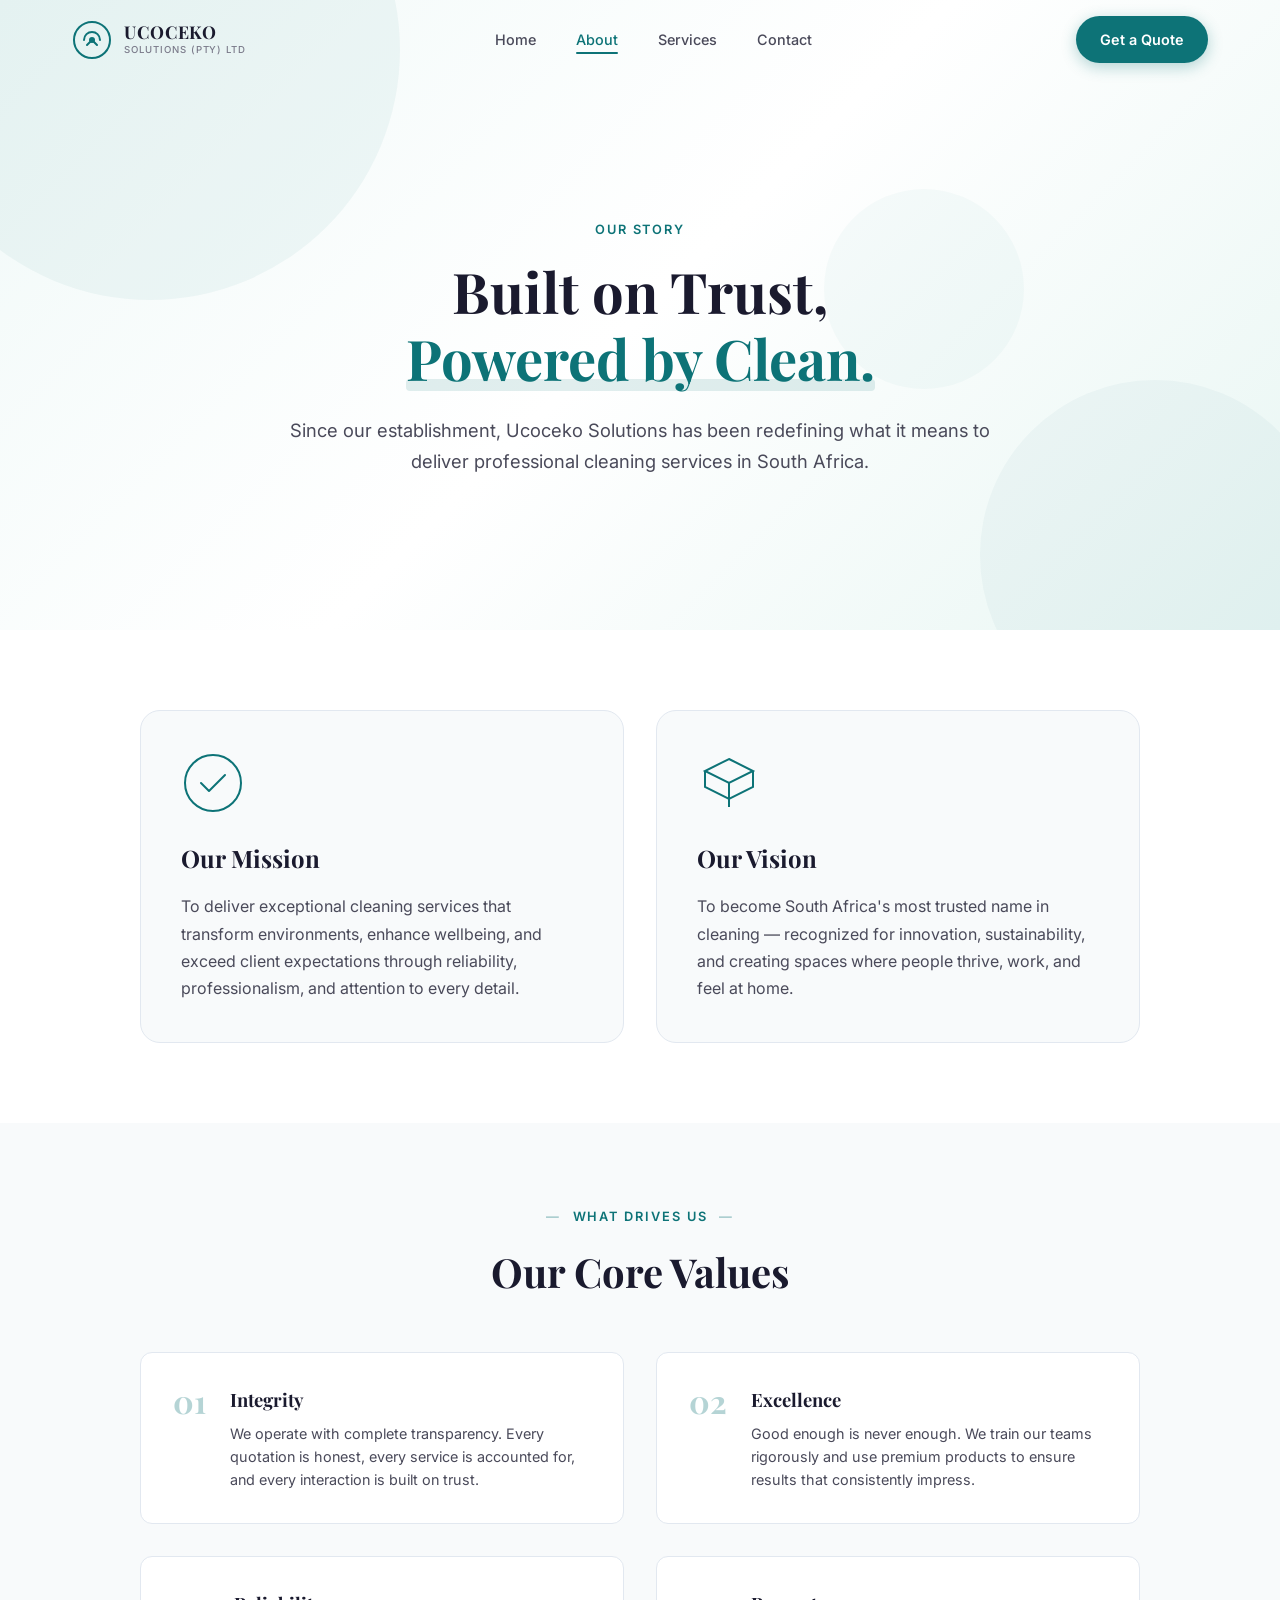
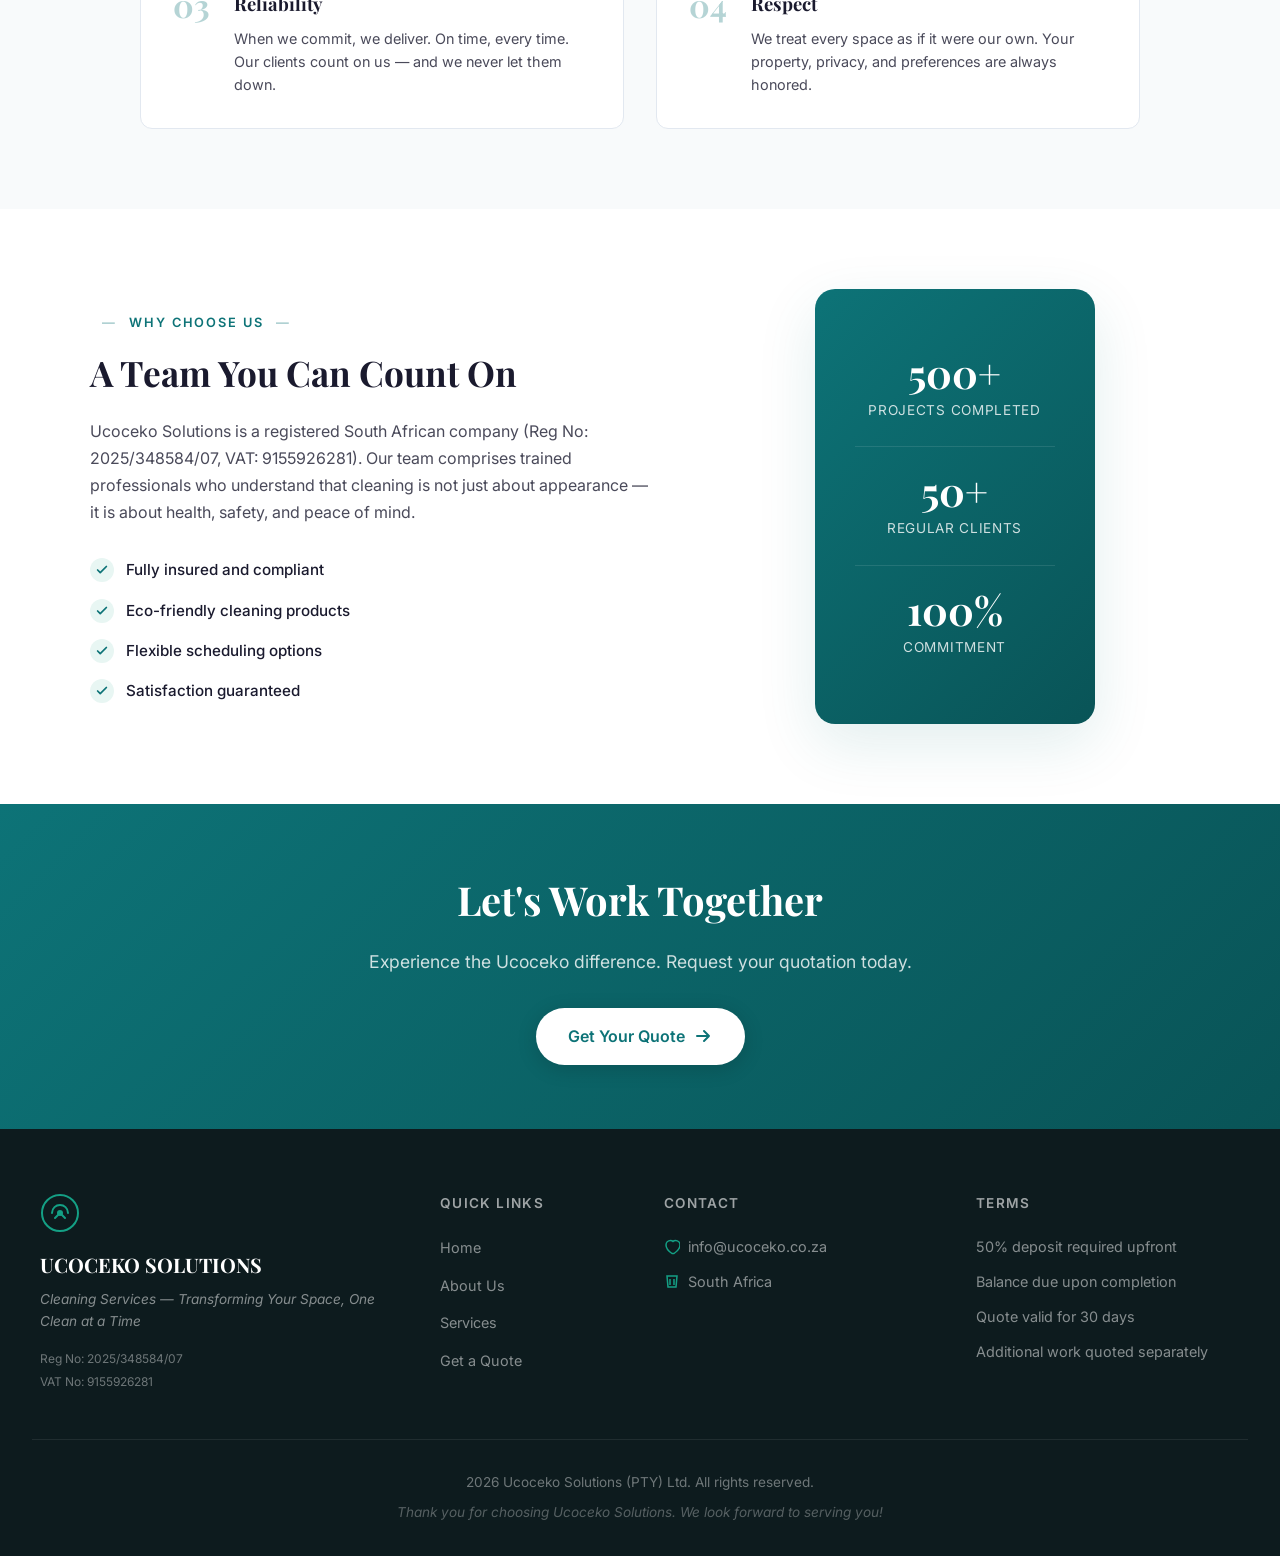
==== about.html @ e9d9dce5 "Add files via upload" ====
<!DOCTYPE html>
<html lang="en">
<head>
    <meta charset="UTF-8">
    <meta name="viewport" content="width=device-width, initial-scale=1.0">
    <title>About Us | UCOCEKO SOLUTIONS</title>
    <link rel="stylesheet" href="styles.css">
    <link rel="preconnect" href="https://fonts.googleapis.com">
    <link href="https://fonts.googleapis.com/css2?family=Playfair+Display:wght@400;600;700&family=Inter:wght@300;400;500;600&display=swap" rel="stylesheet">
</head>
<body>
    <!-- Navigation -->
    <nav class="navbar">
        <div class="nav-container">
            <a href="index.html" class="logo">
                <div class="logo-icon">
                    <svg viewBox="0 0 40 40" fill="none" xmlns="http://www.w3.org/2000/svg">
                        <circle cx="20" cy="20" r="18" stroke="currentColor" stroke-width="2"/>
                        <path d="M12 20C12 15 16 12 20 12C24 12 28 15 28 20" stroke="currentColor" stroke-width="2" stroke-linecap="round"/>
                        <path d="M15 25L20 20L25 25" stroke="currentColor" stroke-width="2" stroke-linecap="round" stroke-linejoin="round"/>
                        <circle cx="20" cy="20" r="3" fill="currentColor"/>
                    </svg>
                </div>
                <div class="logo-text">
                    <span class="logo-main">UCOCEKO</span>
                    <span class="logo-sub">SOLUTIONS (PTY) LTD</span>
                </div>
            </a>

            <ul class="nav-links">
                <li><a href="index.html">Home</a></li>
                <li><a href="about.html" class="active">About</a></li>
                <li><a href="index.html#services">Services</a></li>
                <li><a href="index.html#contact">Contact</a></li>
            </ul>

            <a href="index.html#quote" class="btn-primary nav-cta">Get a Quote</a>

            <button class="mobile-toggle" aria-label="Toggle menu">
                <span></span>
                <span></span>
                <span></span>
            </button>
        </div>
    </nav>

    <!-- About Hero -->
    <section class="about-hero">
        <div class="about-hero-bg">
            <div class="about-bubble b1"></div>
            <div class="about-bubble b2"></div>
            <div class="about-bubble b3"></div>
        </div>
        <div class="about-hero-content">
            <span class="about-tag">Our Story</span>
            <h1>Built on Trust,<br><span class="highlight">Powered by Clean.</span></h1>
            <p>Since our establishment, Ucoceko Solutions has been redefining what it means to deliver professional cleaning services in South Africa.</p>
        </div>
    </section>

    <!-- Mission & Vision -->
    <section class="mission-section">
        <div class="mission-grid">
            <div class="mission-card">
                <div class="mission-icon">
                    <svg viewBox="0 0 64 64" fill="none"><circle cx="32" cy="32" r="28" stroke="currentColor" stroke-width="2"/><path d="M20 32l8 8 16-16" stroke="currentColor" stroke-width="2" stroke-linecap="round" stroke-linejoin="round"/></svg>
                </div>
                <h3>Our Mission</h3>
                <p>To deliver exceptional cleaning services that transform environments, enhance wellbeing, and exceed client expectations through reliability, professionalism, and attention to every detail.</p>
            </div>

            <div class="mission-card">
                <div class="mission-icon">
                    <svg viewBox="0 0 64 64" fill="none"><path d="M32 8l24 12-24 12L8 20 32 8z" stroke="currentColor" stroke-width="2"/><path d="M8 20v16l24 12 24-12V20" stroke="currentColor" stroke-width="2"/><path d="M32 32v24" stroke="currentColor" stroke-width="2"/></svg>
                </div>
                <h3>Our Vision</h3>
                <p>To become South Africa's most trusted name in cleaning — recognized for innovation, sustainability, and creating spaces where people thrive, work, and feel at home.</p>
            </div>
        </div>
    </section>

    <!-- Values -->
    <section class="values-section">
        <div class="section-header">
            <span class="section-tag">What Drives Us</span>
            <h2>Our Core Values</h2>
        </div>

        <div class="values-grid">
            <div class="value-item">
                <div class="value-number">01</div>
                <div class="value-content">
                    <h4>Integrity</h4>
                    <p>We operate with complete transparency. Every quotation is honest, every service is accounted for, and every interaction is built on trust.</p>
                </div>
            </div>

            <div class="value-item">
                <div class="value-number">02</div>
                <div class="value-content">
                    <h4>Excellence</h4>
                    <p>Good enough is never enough. We train our teams rigorously and use premium products to ensure results that consistently impress.</p>
                </div>
            </div>

            <div class="value-item">
                <div class="value-number">03</div>
                <div class="value-content">
                    <h4>Reliability</h4>
                    <p>When we commit, we deliver. On time, every time. Our clients count on us — and we never let them down.</p>
                </div>
            </div>

            <div class="value-item">
                <div class="value-number">04</div>
                <div class="value-content">
                    <h4>Respect</h4>
                    <p>We treat every space as if it were our own. Your property, privacy, and preferences are always honored.</p>
                </div>
            </div>
        </div>
    </section>

    <!-- Team / Trust Section -->
    <section class="trust-section">
        <div class="trust-content">
            <div class="trust-text">
                <span class="section-tag">Why Choose Us</span>
                <h2>A Team You Can Count On</h2>
                <p>Ucoceko Solutions is a registered South African company (Reg No: 2025/348584/07, VAT: 9155926281). Our team comprises trained professionals who understand that cleaning is not just about appearance — it is about health, safety, and peace of mind.</p>

                <div class="trust-features">
                    <div class="feature">
                        <div class="feature-check">
                            <svg viewBox="0 0 16 16" fill="none"><path d="M3 8l3 3 7-7" stroke="currentColor" stroke-width="2" stroke-linecap="round" stroke-linejoin="round"/></svg>
                        </div>
                        <span>Fully insured and compliant</span>
                    </div>
                    <div class="feature">
                        <div class="feature-check">
                            <svg viewBox="0 0 16 16" fill="none"><path d="M3 8l3 3 7-7" stroke="currentColor" stroke-width="2" stroke-linecap="round" stroke-linejoin="round"/></svg>
                        </div>
                        <span>Eco-friendly cleaning products</span>
                    </div>
                    <div class="feature">
                        <div class="feature-check">
                            <svg viewBox="0 0 16 16" fill="none"><path d="M3 8l3 3 7-7" stroke="currentColor" stroke-width="2" stroke-linecap="round" stroke-linejoin="round"/></svg>
                        </div>
                        <span>Flexible scheduling options</span>
                    </div>
                    <div class="feature">
                        <div class="feature-check">
                            <svg viewBox="0 0 16 16" fill="none"><path d="M3 8l3 3 7-7" stroke="currentColor" stroke-width="2" stroke-linecap="round" stroke-linejoin="round"/></svg>
                        </div>
                        <span>Satisfaction guaranteed</span>
                    </div>
                </div>
            </div>

            <div class="trust-visual">
                <div class="trust-card">
                    <div class="trust-stat">
                        <span class="trust-number">500+</span>
                        <span class="trust-label">Projects Completed</span>
                    </div>
                    <div class="trust-stat">
                        <span class="trust-number">50+</span>
                        <span class="trust-label">Regular Clients</span>
                    </div>
                    <div class="trust-stat">
                        <span class="trust-number">100%</span>
                        <span class="trust-label">Commitment</span>
                    </div>
                </div>
            </div>
        </div>
    </section>

    <!-- CTA -->
    <section class="cta-section compact">
        <div class="cta-content">
            <h2>Let's Work Together</h2>
            <p>Experience the Ucoceko difference. Request your quotation today.</p>
            <a href="index.html#quote" class="btn-primary btn-large btn-glow">
                <span>Get Your Quote</span>
                <svg width="20" height="20" viewBox="0 0 20 20" fill="none">
                    <path d="M4 10H16M16 10L11 5M16 10L11 15" stroke="currentColor" stroke-width="2" stroke-linecap="round" stroke-linejoin="round"/>
                </svg>
            </a>
        </div>
    </section>

    <!-- Footer -->
    <footer id="contact">
        <div class="footer-grid">
            <div class="footer-brand">
                <div class="logo-icon footer-logo">
                    <svg viewBox="0 0 40 40" fill="none"><circle cx="20" cy="20" r="18" stroke="currentColor" stroke-width="2"/><path d="M12 20C12 15 16 12 20 12C24 12 28 15 28 20" stroke="currentColor" stroke-width="2" stroke-linecap="round"/><path d="M15 25L20 20L25 25" stroke="currentColor" stroke-width="2" stroke-linecap="round" stroke-linejoin="round"/><circle cx="20" cy="20" r="3" fill="currentColor"/></svg>
                </div>
                <h3>UCOCEKO SOLUTIONS</h3>
                <p class="tagline">Cleaning Services — Transforming Your Space, One Clean at a Time</p>
                <div class="reg-info">
                    <span>Reg No: 2025/348584/07</span>
                    <span>VAT No: 9155926281</span>
                </div>
            </div>

            <div class="footer-links">
                <h4>Quick Links</h4>
                <ul>
                    <li><a href="index.html">Home</a></li>
                    <li><a href="about.html">About Us</a></li>
                    <li><a href="index.html#services">Services</a></li>
                    <li><a href="index.html#quote">Get a Quote</a></li>
                </ul>
            </div>

            <div class="footer-contact">
                <h4>Contact</h4>
                <ul>
                    <li>
                        <svg width="16" height="16" viewBox="0 0 16 16" fill="none"><path d="M8 14.5C8 14.5 2 10.5 2 6C2 3.5 4 1.5 6.5 1.5C7.5 1.5 8.5 2 9 2.5C9.5 2 10.5 1.5 11.5 1.5C14 1.5 16 3.5 16 6C16 10.5 10 14.5 10 14.5H8Z" stroke="currentColor" stroke-width="1.5"/></svg>
                        info@ucoceko.co.za
                    </li>
                    <li>
                        <svg width="16" height="16" viewBox="0 0 16 16" fill="none"><path d="M3 2h10l-1 11H4L3 2z" stroke="currentColor" stroke-width="1.5"/><path d="M6 5v6M10 5v6" stroke="currentColor" stroke-width="1.5"/></svg>
                        South Africa
                    </li>
                </ul>
            </div>

            <div class="footer-terms">
                <h4>Terms</h4>
                <ul>
                    <li>50% deposit required upfront</li>
                    <li>Balance due upon completion</li>
                    <li>Quote valid for 30 days</li>
                    <li>Additional work quoted separately</li>
                </ul>
            </div>
        </div>

        <div class="footer-bottom">
            <p>2026 Ucoceko Solutions (PTY) Ltd. All rights reserved.</p>
            <p class="footer-thanks">Thank you for choosing Ucoceko Solutions. We look forward to serving you!</p>
        </div>
    </footer>

    <script>
        const mobileToggle = document.querySelector('.mobile-toggle');
        const navLinks = document.querySelector('.nav-links');

        mobileToggle.addEventListener('click', () => {
            navLinks.classList.toggle('active');
            mobileToggle.classList.toggle('active');
        });

        window.addEventListener('scroll', () => {
            const navbar = document.querySelector('.navbar');
            if (window.scrollY > 50) {
                navbar.classList.add('scrolled');
            } else {
                navbar.classList.remove('scrolled');
            }
        });
    </script>
</body>
</html>
---- styles.css ----
/* ========================================
   UCOCEKO SOLUTIONS — Creative Website Styles
   ======================================== */

/* CSS Variables */
:root {
    --primary: #0d7377;
    --primary-light: #14a085;
    --primary-dark: #095457;
    --accent: #e8f6f3;
    --text: #1a1a2e;
    --text-light: #4a4a5a;
    --text-muted: #7a7a8a;
    --bg: #ffffff;
    --bg-warm: #f8fafb;
    --bg-dark: #0d1b1e;
    --border: #e2e8f0;
    --shadow-sm: 0 1px 2px rgba(0,0,0,0.04);
    --shadow: 0 4px 20px rgba(13, 115, 119, 0.08);
    --shadow-lg: 0 20px 60px rgba(13, 115, 119, 0.12);
    --radius: 12px;
    --radius-lg: 20px;
    --transition: all 0.3s cubic-bezier(0.4, 0, 0.2, 1);
    --font-heading: 'Playfair Display', Georgia, serif;
    --font-body: 'Inter', -apple-system, sans-serif;
}

/* Reset & Base */
*, *::before, *::after {
    margin: 0;
    padding: 0;
    box-sizing: border-box;
}

html {
    scroll-behavior: smooth;
    font-size: 16px;
}

body {
    font-family: var(--font-body);
    color: var(--text);
    background: var(--bg);
    line-height: 1.6;
    overflow-x: hidden;
    -webkit-font-smoothing: antialiased;
}

a {
    text-decoration: none;
    color: inherit;
    transition: var(--transition);
}

ul {
    list-style: none;
}

img {
    max-width: 100%;
    display: block;
}

/* ========================================
   NAVIGATION
   ======================================== */

.navbar {
    position: fixed;
    top: 0;
    left: 0;
    right: 0;
    z-index: 1000;
    padding: 1rem 0;
    transition: var(--transition);
    background: transparent;
}

.navbar.scrolled {
    background: rgba(255, 255, 255, 0.92);
    backdrop-filter: blur(20px);
    -webkit-backdrop-filter: blur(20px);
    box-shadow: var(--shadow-sm);
    padding: 0.75rem 0;
}

.nav-container {
    max-width: 1200px;
    margin: 0 auto;
    padding: 0 2rem;
    display: flex;
    align-items: center;
    justify-content: space-between;
}

.logo {
    display: flex;
    align-items: center;
    gap: 0.75rem;
}

.logo-icon {
    width: 40px;
    height: 40px;
    color: var(--primary);
    flex-shrink: 0;
}

.logo-icon svg {
    width: 100%;
    height: 100%;
}

.logo-text {
    display: flex;
    flex-direction: column;
}

.logo-main {
    font-family: var(--font-heading);
    font-size: 1.1rem;
    font-weight: 700;
    color: var(--text);
    letter-spacing: 0.05em;
    line-height: 1.1;
}

.logo-sub {
    font-size: 0.6rem;
    font-weight: 500;
    color: var(--text-muted);
    letter-spacing: 0.1em;
    text-transform: uppercase;
}

.nav-links {
    display: flex;
    align-items: center;
    gap: 2.5rem;
}

.nav-links a {
    font-size: 0.9rem;
    font-weight: 500;
    color: var(--text-light);
    position: relative;
    padding: 0.25rem 0;
}

.nav-links a::after {
    content: '';
    position: absolute;
    bottom: -2px;
    left: 0;
    width: 0;
    height: 2px;
    background: var(--primary);
    transition: var(--transition);
    border-radius: 2px;
}

.nav-links a:hover,
.nav-links a.active {
    color: var(--primary);
}

.nav-links a:hover::after,
.nav-links a.active::after {
    width: 100%;
}

.nav-cta {
    margin-left: 1rem;
}

/* Mobile Toggle */
.mobile-toggle {
    display: none;
    flex-direction: column;
    gap: 5px;
    background: none;
    border: none;
    cursor: pointer;
    padding: 0.5rem;
}

.mobile-toggle span {
    display: block;
    width: 24px;
    height: 2px;
    background: var(--text);
    transition: var(--transition);
    border-radius: 2px;
}

.mobile-toggle.active span:nth-child(1) {
    transform: rotate(45deg) translate(5px, 5px);
}

.mobile-toggle.active span:nth-child(2) {
    opacity: 0;
}

.mobile-toggle.active span:nth-child(3) {
    transform: rotate(-45deg) translate(5px, -5px);
}

/* ========================================
   BUTTONS
   ======================================== */

.btn-primary,
.btn-outline {
    display: inline-flex;
    align-items: center;
    gap: 0.5rem;
    padding: 0.75rem 1.5rem;
    border-radius: 100px;
    font-size: 0.9rem;
    font-weight: 600;
    transition: var(--transition);
    cursor: pointer;
    border: none;
}

.btn-primary {
    background: var(--primary);
    color: white;
    box-shadow: 0 4px 15px rgba(13, 115, 119, 0.3);
}

.btn-primary:hover {
    background: var(--primary-dark);
    transform: translateY(-2px);
    box-shadow: 0 8px 25px rgba(13, 115, 119, 0.4);
}

.btn-outline {
    background: transparent;
    color: var(--primary);
    border: 2px solid var(--primary);
}

.btn-outline:hover {
    background: var(--primary);
    color: white;
    transform: translateY(-2px);
}

.btn-large {
    padding: 1rem 2rem;
    font-size: 1rem;
}

.btn-glow {
    animation: glow-pulse 3s ease-in-out infinite;
}

@keyframes glow-pulse {
    0%, 100% { box-shadow: 0 4px 20px rgba(13, 115, 119, 0.3); }
    50% { box-shadow: 0 4px 30px rgba(13, 115, 119, 0.5); }
}

/* ========================================
   HERO SECTION
   ======================================== */

.hero {
    min-height: 100vh;
    display: flex;
    align-items: center;
    position: relative;
    padding: 8rem 2rem 4rem;
    overflow: hidden;
    background: linear-gradient(135deg, #f0f9f8 0%, #ffffff 50%, #e8f6f3 100%);
}

.hero-bg {
    position: absolute;
    inset: 0;
    overflow: hidden;
    pointer-events: none;
}

.hero-bubble {
    position: absolute;
    border-radius: 50%;
    background: var(--primary);
    opacity: 0.06;
    animation: float 20s ease-in-out infinite;
}

.bubble-1 { width: 400px; height: 400px; top: -100px; right: -100px; animation-delay: 0s; }
.bubble-2 { width: 300px; height: 300px; bottom: 10%; left: -80px; animation-delay: -5s; opacity: 0.04; }
.bubble-3 { width: 200px; height: 200px; top: 40%; right: 20%; animation-delay: -10s; opacity: 0.05; }
.bubble-4 { width: 150px; height: 150px; bottom: 20%; right: 40%; animation-delay: -15s; opacity: 0.03; }

@keyframes float {
    0%, 100% { transform: translate(0, 0) scale(1); }
    33% { transform: translate(30px, -30px) scale(1.05); }
    66% { transform: translate(-20px, 20px) scale(0.95); }
}

.hero-content {
    max-width: 1200px;
    margin: 0 auto;
    width: 100%;
    position: relative;
    z-index: 1;
    display: grid;
    grid-template-columns: 1fr 1fr;
    gap: 4rem;
    align-items: center;
}

.hero-badge {
    display: inline-flex;
    align-items: center;
    gap: 0.5rem;
    background: rgba(13, 115, 119, 0.08);
    padding: 0.5rem 1rem;
    border-radius: 100px;
    font-size: 0.75rem;
    font-weight: 500;
    color: var(--primary);
    margin-bottom: 1.5rem;
    width: fit-content;
}

.badge-dot {
    width: 8px;
    height: 8px;
    background: var(--primary-light);
    border-radius: 50%;
    animation: pulse 2s ease-in-out infinite;
}

@keyframes pulse {
    0%, 100% { opacity: 1; transform: scale(1); }
    50% { opacity: 0.5; transform: scale(1.2); }
}

.hero-title {
    font-family: var(--font-heading);
    font-size: 3.5rem;
    font-weight: 700;
    line-height: 1.15;
    color: var(--text);
    margin-bottom: 1.5rem;
}

.title-line {
    display: block;
}

.title-line.highlight {
    color: var(--primary);
    position: relative;
}

.title-line.highlight::after {
    content: '';
    position: absolute;
    bottom: 4px;
    left: 0;
    width: 100%;
    height: 12px;
    background: rgba(13, 115, 119, 0.12);
    border-radius: 4px;
    z-index: -1;
}

.hero-desc {
    font-size: 1.1rem;
    color: var(--text-light);
    max-width: 480px;
    margin-bottom: 2rem;
    line-height: 1.7;
}

.hero-actions {
    display: flex;
    gap: 1rem;
    margin-bottom: 3rem;
}

.hero-stats {
    display: flex;
    align-items: center;
    gap: 2rem;
}

.stat-item {
    display: flex;
    flex-direction: column;
}

.stat-number {
    font-family: var(--font-heading);
    font-size: 1.75rem;
    font-weight: 700;
    color: var(--primary);
    line-height: 1;
}

.stat-label {
    font-size: 0.8rem;
    color: var(--text-muted);
    margin-top: 0.25rem;
}

.stat-divider {
    width: 1px;
    height: 40px;
    background: var(--border);
}

/* Hero Visual */
.hero-visual {
    display: flex;
    justify-content: center;
    align-items: center;
}

.cleaning-illustration {
    position: relative;
    width: 400px;
    height: 400px;
}

.cleaning-circle {
    width: 100%;
    height: 100%;
    animation: gentle-rotate 30s linear infinite;
}

@keyframes gentle-rotate {
    from { transform: rotate(0deg); }
    to { transform: rotate(360deg); }
}

.sparkle {
    position: absolute;
    color: var(--primary-light);
    font-size: 1.5rem;
    animation: sparkle 3s ease-in-out infinite;
}

.sparkle-1 { top: 10%; left: 20%; animation-delay: 0s; }
.sparkle-2 { top: 30%; right: 15%; animation-delay: 1s; font-size: 1rem; }
.sparkle-3 { bottom: 25%; left: 30%; animation-delay: 2s; font-size: 1.2rem; }

@keyframes sparkle {
    0%, 100% { opacity: 0.3; transform: scale(1); }
    50% { opacity: 1; transform: scale(1.3); }
}

/* Scroll Indicator */
.scroll-indicator {
    position: absolute;
    bottom: 2rem;
    left: 50%;
    transform: translateX(-50%);
    display: flex;
    flex-direction: column;
    align-items: center;
    gap: 0.5rem;
    color: var(--text-muted);
    font-size: 0.75rem;
    animation: bounce 2s ease-in-out infinite;
}

.mouse {
    width: 22px;
    height: 36px;
    border: 2px solid var(--text-muted);
    border-radius: 12px;
    position: relative;
}

.wheel {
    width: 4px;
    height: 8px;
    background: var(--text-muted);
    border-radius: 2px;
    position: absolute;
    top: 6px;
    left: 50%;
    transform: translateX(-50%);
    animation: scroll-wheel 2s ease-in-out infinite;
}

@keyframes scroll-wheel {
    0%, 100% { top: 6px; opacity: 1; }
    50% { top: 16px; opacity: 0; }
}

@keyframes bounce {
    0%, 100% { transform: translateX(-50%) translateY(0); }
    50% { transform: translateX(-50%) translateY(8px); }
}

/* ========================================
   SECTION HEADERS
   ======================================== */

.section-header {
    text-align: center;
    max-width: 600px;
    margin: 0 auto 3rem;
}

.section-header.light h2,
.section-header.light p {
    color: white;
}

.section-tag {
    display: inline-block;
    font-size: 0.8rem;
    font-weight: 600;
    text-transform: uppercase;
    letter-spacing: 0.15em;
    color: var(--primary);
    margin-bottom: 0.75rem;
    position: relative;
}

.section-tag::before,
.section-tag::after {
    content: '—';
    margin: 0 0.75rem;
    opacity: 0.4;
}

.section-header h2 {
    font-family: var(--font-heading);
    font-size: 2.5rem;
    font-weight: 700;
    color: var(--text);
    margin-bottom: 0.75rem;
}

.section-header p {
    color: var(--text-muted);
    font-size: 1.05rem;
}

/* ========================================
   SERVICES SECTION
   ======================================== */

.services-section {
    padding: 6rem 2rem;
    background: var(--bg);
}

.services-grid {
    max-width: 1200px;
    margin: 0 auto;
    display: grid;
    grid-template-columns: repeat(4, 1fr);
    gap: 1.5rem;
}

.service-card {
    background: white;
    border: 1px solid var(--border);
    border-radius: var(--radius-lg);
    padding: 2rem;
    transition: var(--transition);
    position: relative;
    overflow: hidden;
}

.service-card::before {
    content: '';
    position: absolute;
    top: 0;
    left: 0;
    right: 0;
    height: 3px;
    background: var(--primary);
    transform: scaleX(0);
    transition: var(--transition);
}

.service-card:hover {
    transform: translateY(-8px);
    box-shadow: var(--shadow-lg);
    border-color: transparent;
}

.service-card:hover::before {
    transform: scaleX(1);
}

.service-card.featured {
    background: linear-gradient(135deg, var(--primary) 0%, var(--primary-dark) 100%);
    color: white;
    border: none;
}

.service-card.featured::before {
    display: none;
}

.service-card.featured h3,
.service-card.featured p {
    color: white;
}

.service-card.featured .service-icon {
    color: rgba(255,255,255,0.9);
}

.service-badge {
    position: absolute;
    top: 1rem;
    right: 1rem;
    background: rgba(255,255,255,0.2);
    padding: 0.25rem 0.75rem;
    border-radius: 100px;
    font-size: 0.7rem;
    font-weight: 600;
    text-transform: uppercase;
    letter-spacing: 0.05em;
}

.service-icon {
    width: 48px;
    height: 48px;
    color: var(--primary);
    margin-bottom: 1.25rem;
}

.service-icon svg {
    width: 100%;
    height: 100%;
}

.service-card h3 {
    font-family: var(--font-heading);
    font-size: 1.25rem;
    font-weight: 600;
    margin-bottom: 0.75rem;
    color: var(--text);
}

.service-card p {
    font-size: 0.9rem;
    color: var(--text-light);
    line-height: 1.6;
    margin-bottom: 1.5rem;
}

.service-price {
    display: inline-block;
    font-weight: 600;
    font-size: 0.9rem;
    color: var(--primary);
    padding: 0.5rem 1rem;
    background: var(--accent);
    border-radius: 100px;
}

.service-card.featured .service-price {
    background: rgba(255,255,255,0.15);
    color: white;
}

/* ========================================
   PROCESS SECTION
   ======================================== */

.process-section {
    padding: 6rem 2rem;
    background: var(--bg-dark);
    position: relative;
    overflow: hidden;
}

.process-section::before {
    content: '';
    position: absolute;
    top: -50%;
    left: -50%;
    width: 200%;
    height: 200%;
    background: radial-gradient(circle at 30% 50%, rgba(13, 115, 119, 0.08) 0%, transparent 50%);
    pointer-events: none;
}

.process-steps {
    max-width: 1000px;
    margin: 0 auto;
    display: flex;
    align-items: flex-start;
    gap: 2rem;
    position: relative;
    z-index: 1;
}

.step {
    flex: 1;
    display: flex;
    flex-direction: column;
    align-items: center;
    text-align: center;
    position: relative;
}

.step-number {
    font-family: var(--font-heading);
    font-size: 4rem;
    font-weight: 700;
    color: rgba(255,255,255,0.08);
    line-height: 1;
    margin-bottom: 1rem;
}

.step-content h3 {
    font-family: var(--font-heading);
    font-size: 1.25rem;
    color: white;
    margin-bottom: 0.75rem;
}

.step-content p {
    color: rgba(255,255,255,0.6);
    font-size: 0.9rem;
    line-height: 1.7;
}

.step-arrow {
    position: absolute;
    right: -2rem;
    top: 3rem;
    color: rgba(255,255,255,0.2);
    width: 24px;
    height: 24px;
}

.step-arrow svg {
    width: 100%;
    height: 100%;
}

.step:last-child .step-arrow {
    display: none;
}

/* ========================================
   CTA SECTION
   ======================================== */

.cta-section {
    padding: 6rem 2rem;
    background: linear-gradient(135deg, var(--primary) 0%, var(--primary-dark) 100%);
    position: relative;
    overflow: hidden;
    text-align: center;
}

.cta-section.compact {
    padding: 4rem 2rem;
}

.cta-bg {
    position: absolute;
    inset: 0;
    pointer-events: none;
}

.cta-pattern {
    position: absolute;
    inset: 0;
    background-image: radial-gradient(circle at 2px 2px, rgba(255,255,255,0.08) 1px, transparent 0);
    background-size: 40px 40px;
}

.cta-content {
    position: relative;
    z-index: 1;
    max-width: 600px;
    margin: 0 auto;
}

.cta-content h2 {
    font-family: var(--font-heading);
    font-size: 2.5rem;
    color: white;
    margin-bottom: 1rem;
}

.cta-content p {
    color: rgba(255,255,255,0.8);
    font-size: 1.1rem;
    margin-bottom: 2rem;
}

.cta-content .btn-primary {
    background: white;
    color: var(--primary);
    box-shadow: 0 4px 20px rgba(0,0,0,0.15);
}

.cta-content .btn-primary:hover {
    background: var(--accent);
    transform: translateY(-2px);
}

/* ========================================
   ABOUT PAGE STYLES
   ======================================== */

.about-hero {
    min-height: 70vh;
    display: flex;
    align-items: center;
    justify-content: center;
    position: relative;
    padding: 8rem 2rem 4rem;
    background: linear-gradient(135deg, #f0f9f8 0%, #ffffff 50%, #e8f6f3 100%);
    overflow: hidden;
    text-align: center;
}

.about-hero-bg {
    position: absolute;
    inset: 0;
    pointer-events: none;
}

.about-bubble {
    position: absolute;
    border-radius: 50%;
    background: var(--primary);
    opacity: 0.05;
}

.about-bubble.b1 { width: 500px; height: 500px; top: -200px; left: -100px; }
.about-bubble.b2 { width: 350px; height: 350px; bottom: -100px; right: -50px; opacity: 0.04; }
.about-bubble.b3 { width: 200px; height: 200px; top: 30%; right: 20%; opacity: 0.03; }

.about-hero-content {
    position: relative;
    z-index: 1;
    max-width: 700px;
}

.about-tag {
    display: inline-block;
    font-size: 0.8rem;
    font-weight: 600;
    text-transform: uppercase;
    letter-spacing: 0.15em;
    color: var(--primary);
    margin-bottom: 1rem;
}

.about-hero h1 {
    font-family: var(--font-heading);
    font-size: 3.5rem;
    font-weight: 700;
    line-height: 1.2;
    color: var(--text);
    margin-bottom: 1.5rem;
}

.about-hero h1 .highlight {
    color: var(--primary);
    position: relative;
}

.about-hero h1 .highlight::after {
    content: '';
    position: absolute;
    bottom: 4px;
    left: 0;
    width: 100%;
    height: 12px;
    background: rgba(13, 115, 119, 0.12);
    border-radius: 4px;
    z-index: -1;
}

.about-hero p {
    font-size: 1.15rem;
    color: var(--text-light);
    line-height: 1.7;
}

/* Mission Section */
.mission-section {
    padding: 5rem 2rem;
    background: var(--bg);
}

.mission-grid {
    max-width: 1000px;
    margin: 0 auto;
    display: grid;
    grid-template-columns: 1fr 1fr;
    gap: 2rem;
}

.mission-card {
    background: var(--bg-warm);
    border: 1px solid var(--border);
    border-radius: var(--radius-lg);
    padding: 2.5rem;
    transition: var(--transition);
}

.mission-card:hover {
    transform: translateY(-4px);
    box-shadow: var(--shadow);
    border-color: var(--primary);
}

.mission-icon {
    width: 64px;
    height: 64px;
    color: var(--primary);
    margin-bottom: 1.5rem;
}

.mission-icon svg {
    width: 100%;
    height: 100%;
}

.mission-card h3 {
    font-family: var(--font-heading);
    font-size: 1.5rem;
    margin-bottom: 1rem;
    color: var(--text);
}

.mission-card p {
    color: var(--text-light);
    line-height: 1.7;
}

/* Values Section */
.values-section {
    padding: 5rem 2rem;
    background: var(--bg-warm);
}

.values-grid {
    max-width: 1000px;
    margin: 0 auto;
    display: grid;
    grid-template-columns: 1fr 1fr;
    gap: 2rem;
}

.value-item {
    display: flex;
    gap: 1.5rem;
    align-items: flex-start;
    background: white;
    padding: 2rem;
    border-radius: var(--radius);
    border: 1px solid var(--border);
    transition: var(--transition);
}

.value-item:hover {
    border-color: var(--primary);
    box-shadow: var(--shadow);
}

.value-number {
    font-family: var(--font-heading);
    font-size: 2rem;
    font-weight: 700;
    color: var(--primary);
    opacity: 0.3;
    line-height: 1;
    flex-shrink: 0;
}

.value-content h4 {
    font-family: var(--font-heading);
    font-size: 1.15rem;
    margin-bottom: 0.5rem;
    color: var(--text);
}

.value-content p {
    font-size: 0.9rem;
    color: var(--text-light);
    line-height: 1.6;
}

/* Trust Section */
.trust-section {
    padding: 5rem 2rem;
    background: var(--bg);
}

.trust-content {
    max-width: 1100px;
    margin: 0 auto;
    display: grid;
    grid-template-columns: 1.2fr 1fr;
    gap: 4rem;
    align-items: center;
}

.trust-text .section-tag {
    margin-bottom: 0.75rem;
}

.trust-text h2 {
    font-family: var(--font-heading);
    font-size: 2.2rem;
    margin-bottom: 1rem;
    color: var(--text);
}

.trust-text > p {
    color: var(--text-light);
    line-height: 1.7;
    margin-bottom: 2rem;
}

.trust-features {
    display: flex;
    flex-direction: column;
    gap: 1rem;
}

.feature {
    display: flex;
    align-items: center;
    gap: 0.75rem;
}

.feature-check {
    width: 24px;
    height: 24px;
    background: var(--accent);
    border-radius: 50%;
    display: flex;
    align-items: center;
    justify-content: center;
    color: var(--primary);
    flex-shrink: 0;
}

.feature-check svg {
    width: 14px;
    height: 14px;
}

.feature span {
    font-size: 0.95rem;
    color: var(--text);
    font-weight: 500;
}

.trust-visual {
    display: flex;
    justify-content: center;
}

.trust-card {
    background: linear-gradient(135deg, var(--primary) 0%, var(--primary-dark) 100%);
    border-radius: var(--radius-lg);
    padding: 2.5rem;
    color: white;
    min-width: 280px;
    box-shadow: var(--shadow-lg);
}

.trust-stat {
    text-align: center;
    padding: 1.5rem 0;
    border-bottom: 1px solid rgba(255,255,255,0.1);
}

.trust-stat:last-child {
    border-bottom: none;
}

.trust-number {
    display: block;
    font-family: var(--font-heading);
    font-size: 2.5rem;
    font-weight: 700;
    line-height: 1;
    margin-bottom: 0.25rem;
}

.trust-label {
    font-size: 0.85rem;
    opacity: 0.8;
    text-transform: uppercase;
    letter-spacing: 0.05em;
}

/* ========================================
   FOOTER
   ======================================== */

footer {
    background: var(--bg-dark);
    color: white;
    padding: 4rem 2rem 2rem;
}

.footer-grid {
    max-width: 1200px;
    margin: 0 auto;
    display: grid;
    grid-template-columns: 2fr 1fr 1.5fr 1.5fr;
    gap: 3rem;
    margin-bottom: 3rem;
}

.footer-brand .footer-logo {
    color: var(--primary-light);
    margin-bottom: 1rem;
}

.footer-brand h3 {
    font-family: var(--font-heading);
    font-size: 1.25rem;
    margin-bottom: 0.5rem;
}

.footer-brand .tagline {
    font-size: 0.85rem;
    color: rgba(255,255,255,0.5);
    font-style: italic;
    margin-bottom: 1rem;
}

.reg-info {
    display: flex;
    flex-direction: column;
    gap: 0.25rem;
    font-size: 0.75rem;
    color: rgba(255,255,255,0.4);
}

.footer-links h4,
.footer-contact h4,
.footer-terms h4 {
    font-size: 0.85rem;
    font-weight: 600;
    text-transform: uppercase;
    letter-spacing: 0.1em;
    margin-bottom: 1.25rem;
    color: rgba(255,255,255,0.6);
}

.footer-links ul,
.footer-contact ul,
.footer-terms ul {
    display: flex;
    flex-direction: column;
    gap: 0.75rem;
}

.footer-links a,
.footer-contact li,
.footer-terms li {
    font-size: 0.9rem;
    color: rgba(255,255,255,0.5);
    transition: var(--transition);
}

.footer-links a:hover {
    color: var(--primary-light);
}

.footer-contact li {
    display: flex;
    align-items: center;
    gap: 0.5rem;
}

.footer-contact svg {
    color: var(--primary-light);
    flex-shrink: 0;
}

.footer-bottom {
    border-top: 1px solid rgba(255,255,255,0.08);
    padding-top: 2rem;
    text-align: center;
}

.footer-bottom p {
    font-size: 0.85rem;
    color: rgba(255,255,255,0.4);
}

.footer-thanks {
    margin-top: 0.5rem;
    font-style: italic;
    color: rgba(255,255,255,0.3) !important;
}

/* ========================================
   RESPONSIVE DESIGN
   ======================================== */

@media (max-width: 1024px) {
    .hero-content {
        grid-template-columns: 1fr;
        text-align: center;
    }

    .hero-title {
        font-size: 2.8rem;
    }

    .hero-desc {
        margin-left: auto;
        margin-right: auto;
    }

    .hero-actions {
        justify-content: center;
    }

    .hero-stats {
        justify-content: center;
    }

    .hero-visual {
        display: none;
    }

    .services-grid {
        grid-template-columns: repeat(2, 1fr);
    }

    .trust-content {
        grid-template-columns: 1fr;
    }

    .footer-grid {
        grid-template-columns: 1fr 1fr;
    }
}

@media (max-width: 768px) {
    .nav-links {
        position: fixed;
        top: 0;
        right: -100%;
        width: 80%;
        max-width: 300px;
        height: 100vh;
        background: white;
        flex-direction: column;
        padding: 5rem 2rem 2rem;
        gap: 1.5rem;
        box-shadow: -10px 0 40px rgba(0,0,0,0.1);
        transition: var(--transition);
    }

    .nav-links.active {
        right: 0;
    }

    .nav-cta {
        display: none;
    }

    .mobile-toggle {
        display: flex;
    }

    .hero {
        padding: 6rem 1.5rem 3rem;
    }

    .hero-title {
        font-size: 2.2rem;
    }

    .hero-actions {
        flex-direction: column;
        align-items: center;
    }

    .hero-stats {
        flex-direction: column;
        gap: 1.5rem;
    }

    .stat-divider {
        width: 40px;
        height: 1px;
    }

    .services-grid {
        grid-template-columns: 1fr;
    }

    .process-steps {
        flex-direction: column;
        gap: 3rem;
    }

    .step-arrow {
        display: none;
    }

    .mission-grid,
    .values-grid {
        grid-template-columns: 1fr;
    }

    .trust-content {
        grid-template-columns: 1fr;
    }

    .footer-grid {
        grid-template-columns: 1fr;
        gap: 2rem;
    }

    .about-hero h1 {
        font-size: 2.2rem;
    }

    .section-header h2 {
        font-size: 1.8rem;
    }

    .cta-content h2 {
        font-size: 1.8rem;
    }
}

@media (max-width: 480px) {
    .hero-title {
        font-size: 1.8rem;
    }

    .btn-large {
        padding: 0.875rem 1.5rem;
        font-size: 0.9rem;
    }

    .section-header h2 {
        font-size: 1.5rem;
    }

    .trust-card {
        min-width: auto;
        width: 100%;
    }
}
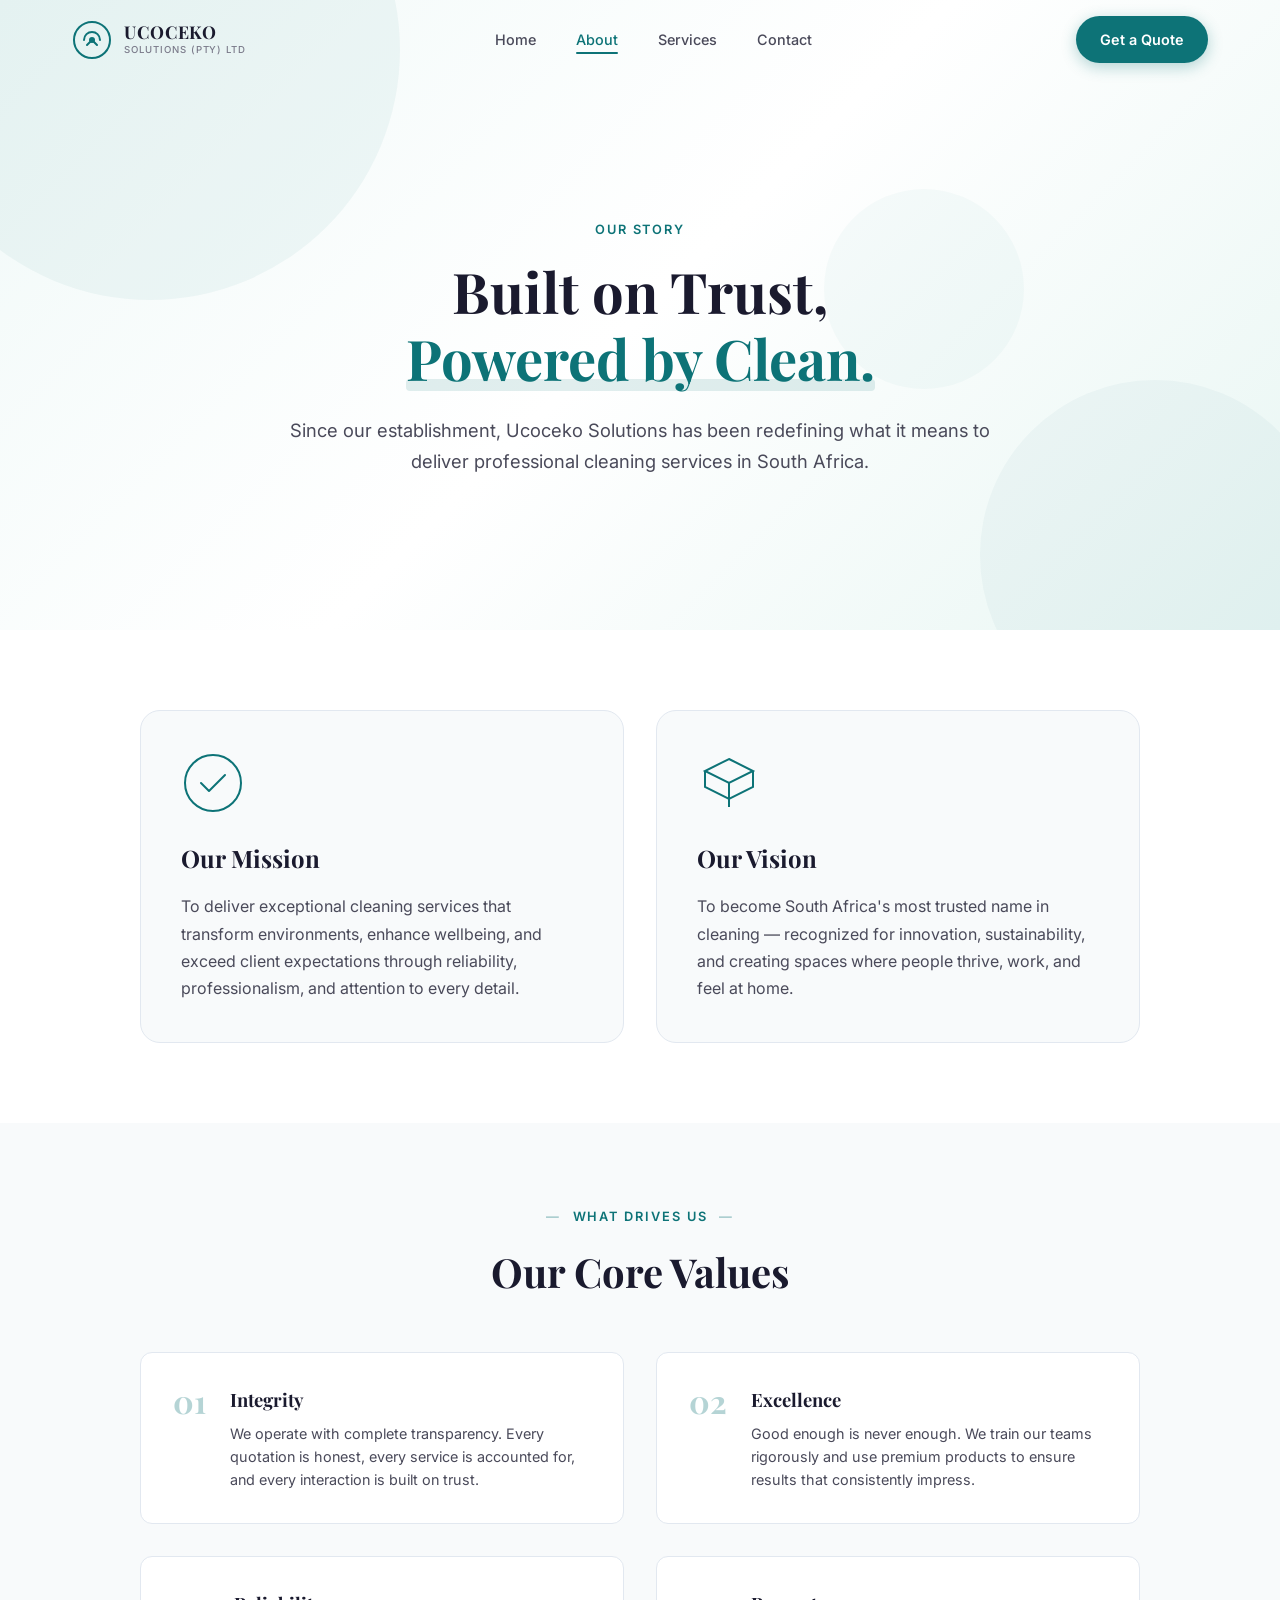
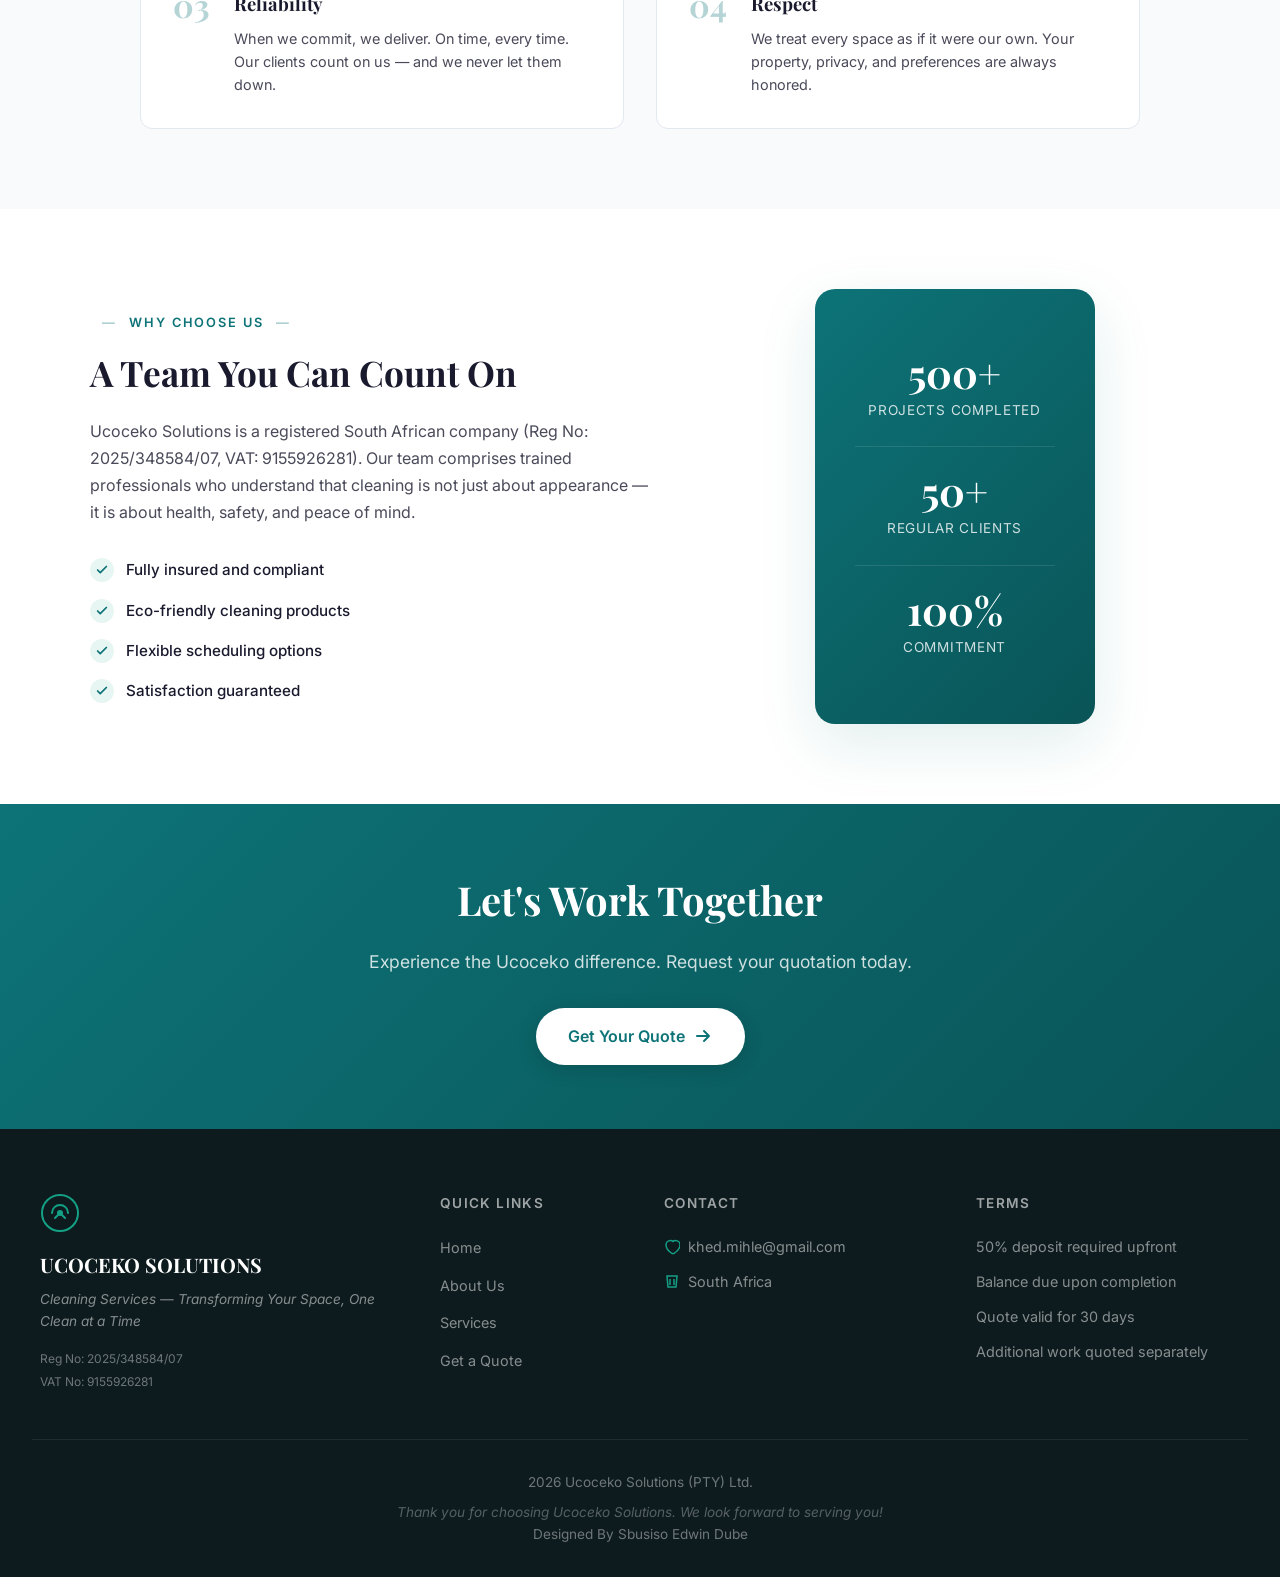
==== commit 4e115989: "Update about.html" ====
--- a/about.html
+++ b/about.html
@@ -220,7 +220,7 @@
                 <ul>
                     <li>
                         <svg width="16" height="16" viewBox="0 0 16 16" fill="none"><path d="M8 14.5C8 14.5 2 10.5 2 6C2 3.5 4 1.5 6.5 1.5C7.5 1.5 8.5 2 9 2.5C9.5 2 10.5 1.5 11.5 1.5C14 1.5 16 3.5 16 6C16 10.5 10 14.5 10 14.5H8Z" stroke="currentColor" stroke-width="1.5"/></svg>
-                        info@ucoceko.co.za
+                        khed.mihle@gmail.com
                     </li>
                     <li>
                         <svg width="16" height="16" viewBox="0 0 16 16" fill="none"><path d="M3 2h10l-1 11H4L3 2z" stroke="currentColor" stroke-width="1.5"/><path d="M6 5v6M10 5v6" stroke="currentColor" stroke-width="1.5"/></svg>
@@ -241,8 +241,9 @@
         </div>
 
         <div class="footer-bottom">
-            <p>2026 Ucoceko Solutions (PTY) Ltd. All rights reserved.</p>
+            <p>2026 Ucoceko Solutions (PTY) Ltd.</p>
             <p class="footer-thanks">Thank you for choosing Ucoceko Solutions. We look forward to serving you!</p>
+            <p>Designed By Sbusiso Edwin Dube</p>
         </div>
     </footer>
 
@@ -265,4 +266,4 @@
         });
     </script>
 </body>
-</html>+</html>
